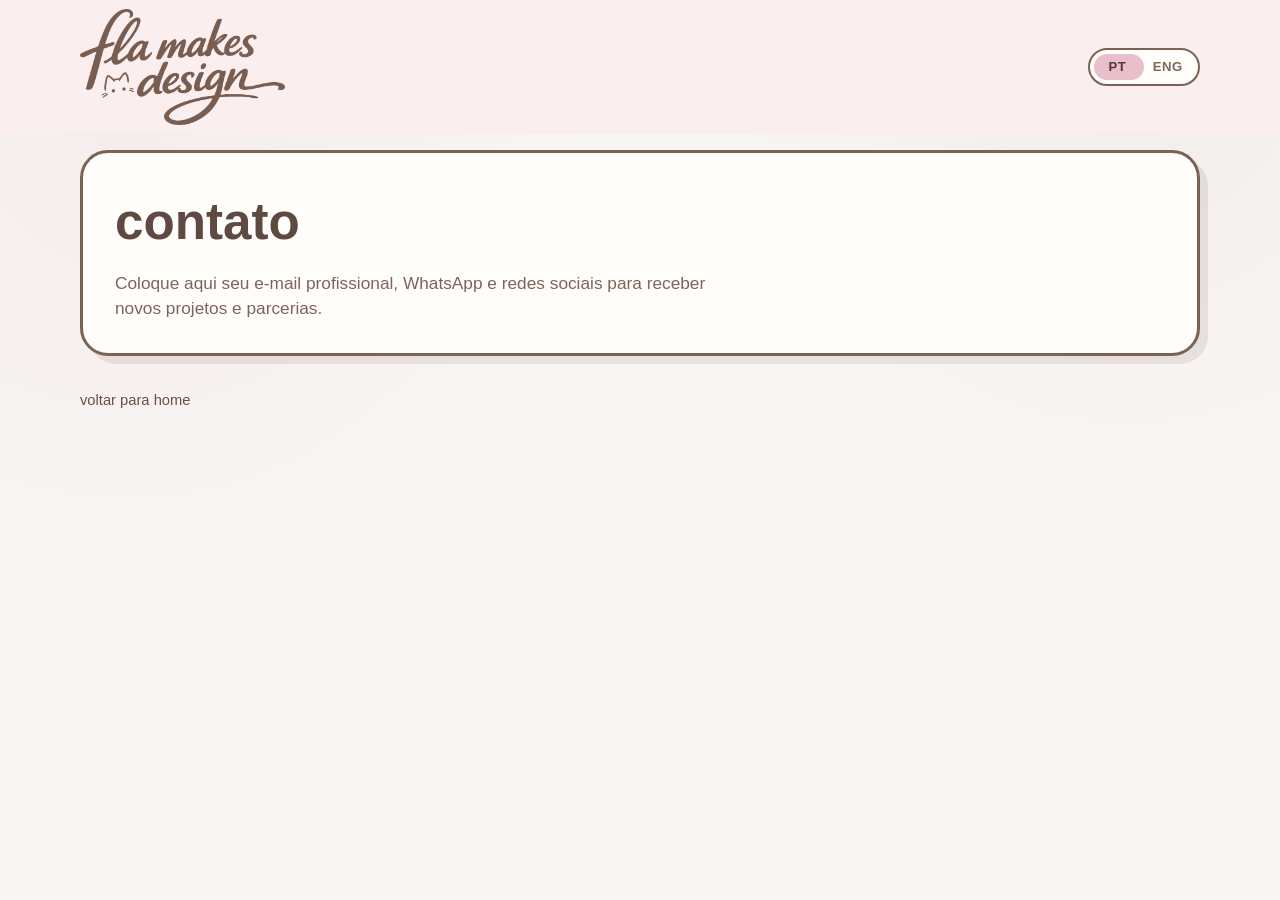
==== contato.html @ caa8725c "Versão inicial do site" ====
<!doctype html>
<html lang="pt-BR">
  <head>
    <meta charset="UTF-8" />
    <meta name="viewport" content="width=device-width, initial-scale=1.0" />
    <title>Contato | Flamakesdesign</title>
    <link rel="icon" type="image/png" href="static/favicon@3x.png" />
    <link rel="stylesheet" href="static/styles.css" />
  </head>
  <body data-title-pt="Contato | Flamakesdesign" data-title-en="Contact | Flamakesdesign">
    <header class="site-wrap topbar">
      <a class="logo-link" href="index.html" aria-label="Voltar para home">
        <img src="static/flamakesdesign.png" alt="Logo Fla makes design" />
      </a>
      <div class="lang-switch" role="group" aria-label="Selecionar idioma">
        <button class="lang-btn is-active" data-lang="pt" type="button">PT</button>
        <button class="lang-btn" data-lang="en" type="button">ENG</button>
      </div>
    </header>
    <main class="site-wrap page-shell">
      <section class="content-card">
        <h1 data-i18n="page.contact.title">contato</h1>
        <p data-i18n="page.contact.text">
          Coloque aqui seu e-mail profissional, WhatsApp e redes sociais para
          receber novos projetos e parcerias.
        </p>
      </section>
      <p class="footer-note"><a href="index.html" data-i18n="common.backHome">voltar para home</a></p>
    </main>
    <script src="static/script.js"></script>
  </body>
</html>
---- static/styles.css ----
:root {
  --bg: #f8f6f4;
  --paper: #fffdf9;
  --paper-soft: #fcf8f2;
  --ink: #5f4a42;
  --ink-soft: #7b655c;
  --border: #7a6257;
  --accent: #e9bfcc;
  --accent-2: #d9c9bc;
  --btn: #f4efe9;
  --btn-hover: #f0e5dc;
}

* {
  box-sizing: border-box;
}

html,
body {
  margin: 0;
  padding: 0;
}

body {
  min-height: 100vh;
  font-family: "Trebuchet MS", "Verdana", sans-serif;
  color: var(--ink);
  background:
    radial-gradient(circle at 10% 12%, rgba(233, 191, 204, 0.18) 0%, transparent 34%),
    radial-gradient(circle at 88% 6%, rgba(217, 201, 188, 0.2) 0%, transparent 30%),
    var(--bg);
  line-height: 1.45;
  cursor: url("cursor-small.png") 1 1, auto;
}

a,
button,
.nav-card {
  cursor: url("click-small.png") 5 1, pointer;
}

a {
  color: inherit;
  text-decoration: none;
}

.site-wrap {
  width: min(1120px, 92vw);
  margin: 0 auto;
}

.topbar {
  position: relative;
  display: flex;
  justify-content: space-between;
  align-items: center;
  gap: 1rem;
  padding-top: 0.55rem;
  padding-bottom: 0.6rem;
  margin-bottom: 0.45rem;
  z-index: 0;
}

.topbar::before {
  content: "";
  position: absolute;
  left: 50%;
  top: 0;
  transform: translateX(-50%);
  width: 100vw;
  height: 100%;
  background: color-mix(in srgb, var(--accent) 24%, var(--paper) 76%);
  z-index: -1;
}

.logo-link {
  display: inline-block;
  max-width: clamp(112px, 16vw, 220px);
}

.logo-link img {
  width: 100%;
  height: auto;
  display: block;
}

.lang-switch {
  position: relative;
  display: inline-flex;
  align-items: center;
  gap: 0;
  padding: 0.24rem;
  min-width: 112px;
  border: 2px solid var(--border);
  border-radius: 999px;
  background: color-mix(in srgb, var(--paper) 84%, white 16%);
  overflow: hidden;
}

.lang-switch::before {
  content: "";
  position: absolute;
  top: 0.22rem;
  left: 0.22rem;
  width: calc(50% - 0.22rem);
  height: calc(100% - 0.44rem);
  border-radius: 999px;
  background: var(--accent);
  transition: transform 220ms ease;
  z-index: 0;
}

.lang-switch[data-active-lang="en"]::before {
  transform: translateX(100%);
}

.lang-btn {
  position: relative;
  z-index: 1;
  flex: 1;
  border: 0;
  border-radius: 999px;
  padding: 0.34rem 0.72rem;
  background: transparent;
  color: var(--ink-soft);
  font-size: 0.82rem;
  font-weight: 700;
  letter-spacing: 0.04em;
  transition: color 220ms ease;
}

.lang-btn.is-active {
  color: #4f3a34;
}

.main-home {
  display: grid;
  grid-template-columns: 1.1fr 1fr;
  gap: 1.4rem;
  align-items: stretch;
  padding: 0.8rem 0 2.2rem;
}

.nav-grid,
.content-card {
  border: 3px solid var(--border);
  border-radius: 28px;
  box-shadow: 8px 8px 0 rgba(117, 86, 73, 0.12);
}

.hero-box {
  position: relative;
  padding: 2.2rem 1.1rem 1.1rem;
  display: grid;
  place-items: center;
  min-height: 440px;
  background: transparent;
}

.pierre-wrap {
  display: inline-grid;
  place-items: center;
}

.pierre-wrap:hover {
  animation: pierre-shake 520ms ease-in-out infinite;
}

.hero-box img {
  width: min(100%, 470px);
  height: auto;
  display: block;
  mix-blend-mode: multiply;
  filter: drop-shadow(0 8px 10px rgba(88, 63, 55, 0.08));
  animation: pierre-float 4.8s ease-in-out infinite;
}

#pierreCharacter {
  cursor: url("click-small.png") 5 1, pointer;
}

.hero-box img:focus-visible {
  outline: 3px dashed var(--border);
  outline-offset: 8px;
}

.hero-box.is-shaking .pierre-wrap {
  animation: pierre-shake 460ms ease-in-out 1;
}

.pierre-speech {
  position: absolute;
  top: 0.7rem;
  left: 50%;
  max-width: min(420px, 90%);
  padding: 0.7rem 2rem 0.7rem 0.8rem;
  border: 2px dotted #f1cedb;
  border-radius: 14px;
  background: #6b5147;
  color: #f6dce6;
  font-size: 0.93rem;
  line-height: 1.35;
  opacity: 0;
  transform: translate(-50%, 6px) scale(0.98);
  pointer-events: none;
  transition: opacity 180ms ease, transform 180ms ease;
  z-index: 3;
}

.pierre-speech p {
  margin: 0;
}

.pierre-speech::after {
  content: "";
  position: absolute;
  bottom: -9px;
  left: 50%;
  width: 14px;
  height: 14px;
  border-right: 2px dotted #f1cedb;
  border-bottom: 2px dotted #f1cedb;
  background: #6b5147;
  transform: translateX(-50%) rotate(45deg);
}

.pierre-speech.is-visible {
  opacity: 1;
  transform: translate(-50%, 0) scale(1);
  pointer-events: auto;
  animation: speech-pop 220ms ease-out;
}

.speech-hint {
  margin-top: 0.45rem;
  font-size: 0.78rem;
  color: #f0bfd2;
  display: inline-flex;
  align-items: center;
  gap: 0.35rem;
}

.speech-hint::before {
  content: "i";
  width: 14px;
  height: 14px;
  border: 1px dotted #f1cedb;
  border-radius: 50%;
  display: inline-grid;
  place-items: center;
  font-size: 0.68rem;
}

.speech-close {
  position: absolute;
  top: 0.22rem;
  right: 0.35rem;
  width: 18px;
  height: 18px;
  border: 1px dotted #f1cedb;
  border-radius: 50%;
  background: #f2c6d6;
  color: #6a4d42;
  font-size: 0.7rem;
  line-height: 1;
  padding: 0;
  display: grid;
  place-items: center;
}

.speech-close:hover {
  background: #f7dbe6;
  color: #4f3a34;
}

@keyframes pierre-float {
  0%,
  100% {
    transform: translateY(0) rotate(-0.5deg);
  }

  50% {
    transform: translateY(-10px) rotate(0.6deg);
  }
}

@keyframes pierre-shake {
  0% {
    transform: translateX(0);
  }

  20% {
    transform: translateX(-6px);
  }

  40% {
    transform: translateX(6px);
  }

  60% {
    transform: translateX(-4px);
  }

  80% {
    transform: translateX(4px);
  }

  100% {
    transform: translateX(0);
  }
}

@keyframes speech-pop {
  0% {
    opacity: 0;
    transform: translate(-50%, 10px) scale(0.86);
  }

  70% {
    transform: translate(-50%, -1px) scale(1.03);
  }

  100% {
    opacity: 1;
    transform: translate(-50%, 0) scale(1);
  }
}

.nav-grid {
  padding: 1rem;
  background: color-mix(in srgb, var(--paper-soft) 88%, white 12%);
  display: grid;
  grid-template-columns: 1fr;
  gap: 0.7rem;
  align-content: start;
}

.nav-card {
  display: flex;
  justify-content: center;
  align-items: center;
  text-align: center;
  min-height: 54px;
  border: 3px solid var(--border);
  border-radius: 16px;
  padding: 0.8rem 1rem;
  background: var(--btn);
  color: var(--ink);
  box-shadow: 0 0 0 rgba(117, 86, 73, 0);
  font-size: 1.1rem;
  font-weight: 700;
  text-transform: lowercase;
  transition: background 180ms ease, color 180ms ease, box-shadow 180ms ease;
}

.nav-card:hover {
  background: var(--border);
  color: var(--accent);
  box-shadow: 6px 6px 0 rgba(117, 86, 73, 0.28);
}

.page-shell {
  padding-bottom: 2rem;
}

.content-card {
  margin-top: 1rem;
  padding: clamp(1rem, 2.6vw, 2rem);
  background: color-mix(in srgb, var(--paper) 90%, white 10%);
}

.content-card h1 {
  margin: 0 0 0.7rem;
  font-size: clamp(2rem, 6vw, 3.2rem);
  text-transform: lowercase;
}

.content-card p {
  margin: 0;
  max-width: 66ch;
  color: var(--ink-soft);
  font-size: 1.08rem;
}

.about-layout {
  display: grid;
  grid-template-columns: 1.2fr 0.8fr;
  gap: 1.25rem;
  align-items: start;
}

.about-copy {
  display: grid;
  gap: 0.9rem;
}

.about-copy p {
  margin: 0;
}

.about-side {
  display: grid;
  gap: 0.9rem;
}

.about-photo-slot {
  border: 2px dashed var(--border);
  border-radius: 18px;
  min-height: 150px;
  max-height: 170px;
  background: color-mix(in srgb, var(--paper) 90%, white 10%);
  display: grid;
  place-items: center;
  padding: 0.55rem;
}

.about-photo-placeholder {
  color: var(--ink-soft);
  font-size: 0.92rem;
  text-transform: lowercase;
}

.about-facts {
  border: 2px solid var(--border);
  border-radius: 18px;
  background: color-mix(in srgb, var(--paper-soft) 84%, white 16%);
  padding: 0.8rem 0.9rem;
}

.about-facts h2 {
  margin: 0 0 0.5rem;
  font-size: 1rem;
  text-transform: lowercase;
}

.about-facts ul {
  margin: 0;
  padding-left: 1.2rem;
  display: grid;
  gap: 0.35rem;
  color: var(--ink-soft);
}

.education-card {
  margin-top: 0.9rem;
}

.education-card h2 {
  margin: 0 0 0.45rem;
  font-size: clamp(1.4rem, 3.4vw, 2rem);
  text-transform: lowercase;
}

.education-card > p {
  margin: 0 0 0.9rem;
}

.education-grid {
  display: grid;
  grid-template-columns: repeat(3, minmax(0, 1fr));
  gap: 0.7rem;
}

.education-item {
  border: 2px solid var(--border);
  border-radius: 14px;
  background: color-mix(in srgb, var(--paper-soft) 84%, white 16%);
  padding: 0.75rem;
}

.education-item h3 {
  margin: 0 0 0.35rem;
  font-size: 1rem;
  text-transform: lowercase;
}

.education-item p {
  margin: 0;
  color: var(--ink-soft);
  font-size: 0.95rem;
}

.portfolio-head {
  position: relative;
  margin-bottom: 0.9rem;
  padding: 0.75rem 2.5rem 0.75rem 1rem;
  width: 100%;
  max-width: none;
  border: 2px dotted #f1cedb;
  background: #6b5147;
  color: #f6dce6;
}

.portfolio-head h1 {
  margin-bottom: 0.35rem;
  font-size: clamp(1.55rem, 3.2vw, 2.2rem);
  color: #f6dce6;
}

.portfolio-head p {
  font-size: 0.96rem;
  max-width: 52ch;
  color: #f0bfd2;
}

.portfolio-head-close {
  position: absolute;
  top: 0.65rem;
  right: 0.75rem;
  width: 18px;
  height: 18px;
  border: 1px dotted #f1cedb;
  border-radius: 50%;
  background: #f2c6d6;
  color: #6a4d42;
  font-size: 0.7rem;
  line-height: 1;
  padding: 0;
  display: grid;
  place-items: center;
}

.portfolio-head-close:hover {
  background: #f7dbe6;
  color: #4f3a34;
}

.portfolio-gallery {
  display: grid;
  grid-template-columns: repeat(auto-fit, minmax(220px, 1fr));
  gap: 0.85rem;
}

.portfolio-card {
  position: relative;
  border: 2px solid var(--border);
  border-radius: 18px;
  padding: 0.65rem;
  background: color-mix(in srgb, var(--paper) 91%, white 9%);
  box-shadow: 0 3px 0 rgba(117, 86, 73, 0.08);
  overflow: hidden;
  transition: transform 180ms ease, box-shadow 180ms ease, border-color 180ms ease;
}

.portfolio-card:hover {
  transform: translateY(-4px) scale(1.015);
  box-shadow: 0 10px 16px rgba(69, 43, 38, 0.16);
  border-color: color-mix(in srgb, var(--border) 78%, var(--accent) 22%);
  z-index: 2;
}

.portfolio-thumb {
  width: 100%;
  aspect-ratio: 4 / 3;
  border: 2px solid var(--border);
  border-radius: 12px;
  margin-bottom: 0.6rem;
  transform-origin: center center;
  transition: transform 220ms ease;
}

.portfolio-card:hover .portfolio-thumb {
  transform: scale(1.03);
}

.portfolio-card h3 {
  margin: 0 0 0.2rem;
  font-size: 1.03rem;
}

.portfolio-card p {
  margin: 0;
  color: var(--ink-soft);
  font-size: 0.9rem;
  text-transform: lowercase;
}

.thumb-1 {
  background: linear-gradient(140deg, #f6ddd8, #e9bcac);
}

.thumb-2 {
  background: linear-gradient(140deg, #efe7dc, #d9c6b0);
}

.thumb-3 {
  background: linear-gradient(140deg, #f0d8cd, #dcb09e);
}

.thumb-4 {
  background: linear-gradient(140deg, #e8d9d2, #cfb8ae);
}

.thumb-5 {
  background: linear-gradient(140deg, #f6dce6, #dcb2c0);
}

.thumb-6 {
  background: linear-gradient(140deg, #e7e2d8, #cbbfa8);
}

.thumb-7 {
  background: linear-gradient(140deg, #e6d4d0, #cfa59f);
}

.thumb-8 {
  background: linear-gradient(140deg, #ebddd4, #ceb7a8);
}

.footer-note {
  padding: 1.2rem 0 2rem;
  font-size: 0.92rem;
  color: #6a4f44;
}

@media (max-width: 900px) {
  .topbar {
    align-items: flex-start;
  }

  .logo-link {
    max-width: 160px;
  }

  .main-home {
    grid-template-columns: 1fr;
  }

  .hero-box {
    min-height: 300px;
    padding-top: 2.4rem;
  }

  .about-layout {
    grid-template-columns: 1fr;
  }

  .education-grid {
    grid-template-columns: 1fr;
  }

  .portfolio-gallery {
    grid-template-columns: 1fr;
  }

  .pierre-speech {
    top: 0.7rem;
    max-width: 92%;
    font-size: 0.86rem;
  }
}
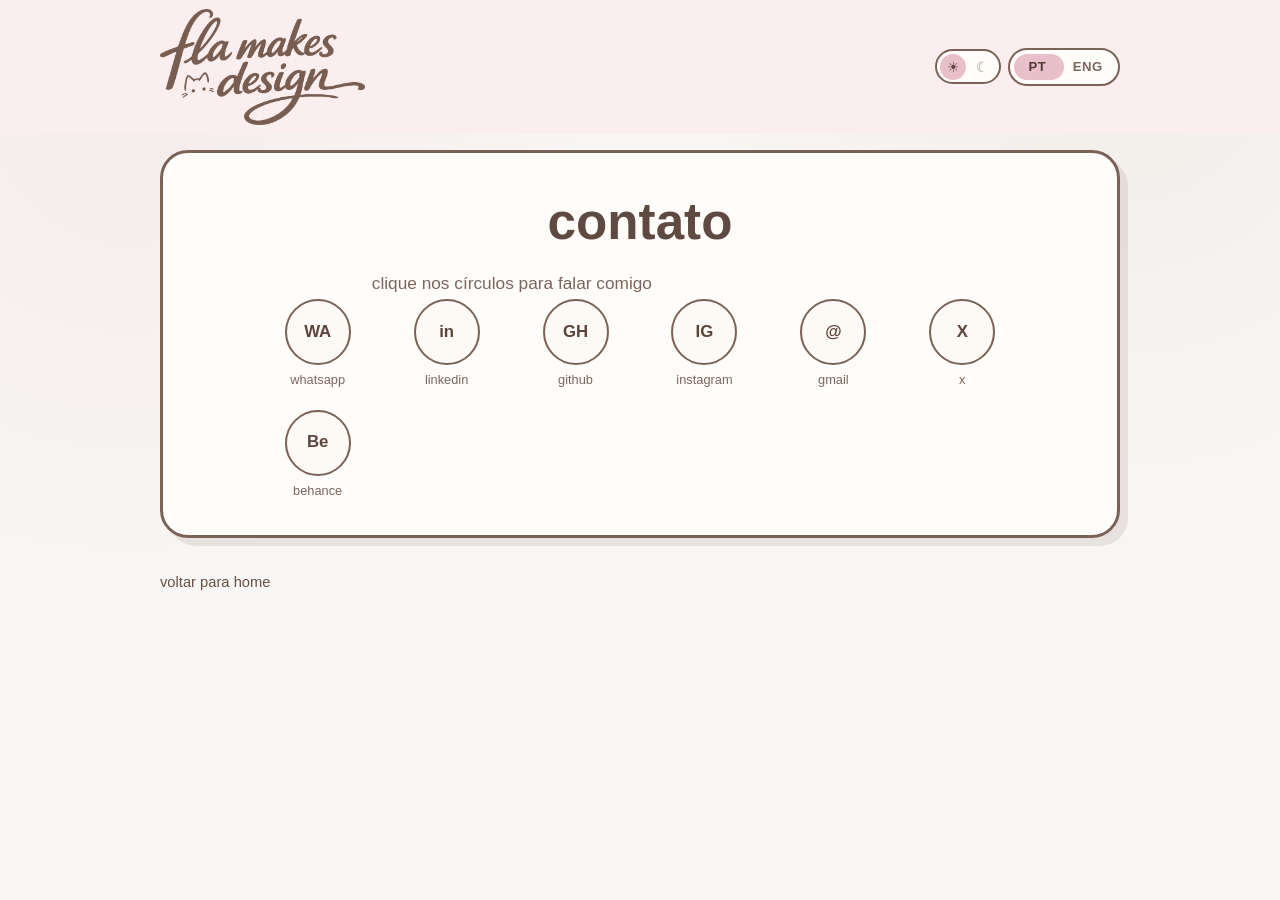
==== commit 60de0bac: "Adicionei o botão de modo escuro e modo claro" ====
--- a/contato.html
+++ b/contato.html
@@ -18,12 +18,57 @@
       </div>
     </header>
     <main class="site-wrap page-shell">
-      <section class="content-card">
+      <section class="content-card contact-shell">
         <h1 data-i18n="page.contact.title">contato</h1>
-        <p data-i18n="page.contact.text">
-          Coloque aqui seu e-mail profissional, WhatsApp e redes sociais para
-          receber novos projetos e parcerias.
-        </p>
+        <p class="contact-subtitle">clique nos círculos para falar comigo</p>
+        <div class="contact-circles" aria-label="Redes e contatos">
+          <a class="contact-bubble" href="https://wa.me/" target="_blank" rel="noopener noreferrer" aria-label="WhatsApp">
+            <span class="contact-icon">WA</span>
+            <span class="contact-label">WhatsApp</span>
+          </a>
+          <a
+            class="contact-bubble"
+            href="https://www.linkedin.com/"
+            target="_blank"
+            rel="noopener noreferrer"
+            aria-label="LinkedIn"
+          >
+            <span class="contact-icon">in</span>
+            <span class="contact-label">LinkedIn</span>
+          </a>
+          <a class="contact-bubble" href="https://github.com/" target="_blank" rel="noopener noreferrer" aria-label="GitHub">
+            <span class="contact-icon">GH</span>
+            <span class="contact-label">GitHub</span>
+          </a>
+          <a
+            class="contact-bubble"
+            href="https://www.instagram.com/"
+            target="_blank"
+            rel="noopener noreferrer"
+            aria-label="Instagram"
+          >
+            <span class="contact-icon">IG</span>
+            <span class="contact-label">Instagram</span>
+          </a>
+          <a class="contact-bubble" href="mailto:flaviamsara@gmail.com" aria-label="Gmail">
+            <span class="contact-icon">@</span>
+            <span class="contact-label">Gmail</span>
+          </a>
+          <a class="contact-bubble" href="https://x.com/" target="_blank" rel="noopener noreferrer" aria-label="X">
+            <span class="contact-icon">X</span>
+            <span class="contact-label">X</span>
+          </a>
+          <a
+            class="contact-bubble"
+            href="https://www.behance.net/"
+            target="_blank"
+            rel="noopener noreferrer"
+            aria-label="Behance"
+          >
+            <span class="contact-icon">Be</span>
+            <span class="contact-label">Behance</span>
+          </a>
+        </div>
       </section>
       <p class="footer-note"><a href="index.html" data-i18n="common.backHome">voltar para home</a></p>
     </main>
--- a/static/styles.css
+++ b/static/styles.css
@@ -33,6 +33,23 @@
   cursor: url("cursor-small.png") 1 1, auto;
 }
 
+body[data-theme="dark"] {
+  --bg: #2f211d;
+  --paper: #4a342d;
+  --paper-soft: #5a4037;
+  --ink: #f6dce6;
+  --ink-soft: #efc7d7;
+  --border: #d6aebf;
+  --accent: #6a4b41;
+  --accent-2: #7a5a4f;
+  --btn: #5c4239;
+  --btn-hover: #6a4c42;
+  background:
+    radial-gradient(circle at 10% 12%, rgba(130, 84, 95, 0.2) 0%, transparent 34%),
+    radial-gradient(circle at 88% 6%, rgba(95, 71, 63, 0.24) 0%, transparent 30%),
+    var(--bg);
+}
+
 a,
 button,
 .nav-card {
@@ -45,7 +62,7 @@
 }
 
 .site-wrap {
-  width: min(1120px, 92vw);
+  width: min(960px, 84vw);
   margin: 0 auto;
 }
 
@@ -61,6 +78,12 @@
   z-index: 0;
 }
 
+.topbar-controls {
+  display: inline-flex;
+  align-items: center;
+  gap: 0.45rem;
+}
+
 .topbar::before {
   content: "";
   position: absolute;
@@ -95,6 +118,45 @@
   border-radius: 999px;
   background: color-mix(in srgb, var(--paper) 84%, white 16%);
   overflow: hidden;
+}
+
+.theme-toggle {
+  position: relative;
+  display: inline-flex;
+  align-items: center;
+  gap: 0.2rem;
+  border: 2px solid var(--border);
+  border-radius: 999px;
+  padding: 0.16rem 0.22rem;
+  min-height: 34px;
+  background: color-mix(in srgb, var(--paper) 84%, white 16%);
+}
+
+.theme-icon {
+  width: 26px;
+  height: 26px;
+  border-radius: 50%;
+  display: grid;
+  place-items: center;
+  font-size: 0.88rem;
+  color: var(--ink-soft);
+  opacity: 0.74;
+  transition: opacity 180ms ease, color 180ms ease, background 180ms ease;
+}
+
+.theme-toggle[data-mode="light"] .theme-icon-sun,
+.theme-toggle[data-mode="dark"] .theme-icon-moon {
+  opacity: 1;
+  color: #5a433a;
+  background: var(--accent);
+}
+
+body[data-theme="dark"] .theme-toggle[data-mode="dark"] .theme-icon-moon {
+  color: #f6dce6;
+}
+
+body[data-theme="dark"] .theme-toggle[data-mode="light"] .theme-icon-sun {
+  color: #5a433a;
 }
 
 .lang-switch::before {
@@ -137,7 +199,7 @@
   display: grid;
   grid-template-columns: 1.1fr 1fr;
   gap: 1.4rem;
-  align-items: stretch;
+  align-items: start;
   padding: 0.8rem 0 2.2rem;
 }
 
@@ -153,7 +215,7 @@
   padding: 2.2rem 1.1rem 1.1rem;
   display: grid;
   place-items: center;
-  min-height: 440px;
+  min-height: 390px;
   background: transparent;
 }
 
@@ -359,6 +421,15 @@
   box-shadow: 6px 6px 0 rgba(117, 86, 73, 0.28);
 }
 
+.home-mini-note {
+  margin: 0.2rem 0 0;
+  text-align: center;
+  font-size: 0.68rem;
+  line-height: 1.35;
+  letter-spacing: 0.03em;
+  color: #7b655c;
+}
+
 .page-shell {
   padding-bottom: 2rem;
 }
@@ -404,14 +475,16 @@
 }
 
 .about-photo-slot {
-  border: 2px dashed var(--border);
-  border-radius: 18px;
-  min-height: 150px;
-  max-height: 170px;
-  background: color-mix(in srgb, var(--paper) 90%, white 10%);
+  width: min(220px, 100%);
+  aspect-ratio: 1 / 1;
+  margin: 0 auto;
+  border: 2px solid var(--border);
+  border-radius: 50%;
+  background: color-mix(in srgb, var(--paper-soft) 88%, white 12%);
   display: grid;
   place-items: center;
-  padding: 0.55rem;
+  padding: 0.4rem;
+  overflow: hidden;
 }
 
 .about-photo-placeholder {
@@ -420,6 +493,16 @@
   text-transform: lowercase;
 }
 
+.about-photo-img {
+  width: 100%;
+  height: 100%;
+  object-fit: cover;
+  object-position: center;
+  border-radius: 50%;
+  border: 1px solid color-mix(in srgb, var(--border) 70%, white 30%);
+  background: color-mix(in srgb, var(--paper) 92%, white 8%);
+}
+
 .about-facts {
   border: 2px solid var(--border);
   border-radius: 18px;
@@ -478,6 +561,374 @@
   margin: 0;
   color: var(--ink-soft);
   font-size: 0.95rem;
+}
+
+.services-hero {
+  position: relative;
+  isolation: isolate;
+  overflow: hidden;
+  border: 2px solid var(--border);
+  border-radius: 24px;
+  background:
+    radial-gradient(circle at 84% 18%, rgba(233, 191, 204, 0.42) 0%, transparent 36%),
+    radial-gradient(circle at 14% 90%, rgba(217, 201, 188, 0.48) 0%, transparent 42%),
+    color-mix(in srgb, var(--paper) 88%, white 12%);
+}
+
+.services-hero::after {
+  content: "";
+  position: absolute;
+  inset: 0;
+  background: linear-gradient(130deg, transparent 38%, rgba(255, 255, 255, 0.45) 50%, transparent 66%);
+  transform: translateX(-120%);
+  animation: services-glow 5.4s ease-in-out infinite;
+  pointer-events: none;
+}
+
+.services-kicker {
+  display: inline-flex;
+  align-items: center;
+  gap: 0.45rem;
+  padding: 0.26rem 0.68rem;
+  border: 1px solid var(--border);
+  border-radius: 999px;
+  background: color-mix(in srgb, var(--accent) 38%, var(--paper) 62%);
+  font-size: 0.74rem;
+  font-weight: 700;
+  letter-spacing: 0.06em;
+  text-transform: uppercase;
+  color: #5a433a;
+}
+
+.services-kicker::before {
+  content: "";
+  width: 7px;
+  height: 7px;
+  border-radius: 50%;
+  background: #7f5f53;
+}
+
+.services-deck-wrap {
+  margin-top: 1rem;
+  display: grid;
+  grid-template-columns: auto minmax(0, 1fr) auto;
+  align-items: center;
+  gap: 0.8rem;
+}
+
+.deck-arrow {
+  width: 2.5rem;
+  height: 2.5rem;
+  border-radius: 50%;
+  border: 2px solid var(--border);
+  background: color-mix(in srgb, var(--paper-soft) 88%, white 12%);
+  color: #5d453c;
+  font-size: 1.2rem;
+  display: grid;
+  place-items: center;
+  transition: transform 160ms ease, background 160ms ease, box-shadow 160ms ease;
+}
+
+.deck-arrow:hover {
+  transform: translateY(-2px);
+  background: color-mix(in srgb, var(--accent) 24%, var(--paper) 76%);
+  box-shadow: 0 8px 14px rgba(83, 58, 50, 0.15);
+}
+
+.services-deck {
+  position: relative;
+  min-height: 360px;
+  perspective: 1200px;
+}
+
+.service-deck-card {
+  position: absolute;
+  inset: 0;
+  border: 2px solid var(--border);
+  border-radius: 22px;
+  padding: 1rem 1rem 0.95rem;
+  background:
+    linear-gradient(160deg, rgba(255, 255, 255, 0.5), rgba(255, 255, 255, 0.18)),
+    color-mix(in srgb, var(--paper) 86%, white 14%);
+  backdrop-filter: blur(3px);
+  box-shadow: 0 16px 26px rgba(62, 40, 35, 0.12);
+  opacity: 0;
+  pointer-events: none;
+  transform: translateY(26px) scale(0.96) rotate(-3deg);
+  transition: transform 320ms ease, opacity 320ms ease, box-shadow 260ms ease;
+}
+
+.service-deck-card.is-active {
+  opacity: 1;
+  pointer-events: auto;
+  z-index: 4;
+  transform: translateY(0) scale(1) rotate(0);
+}
+
+.service-deck-card.is-prev {
+  opacity: 0.52;
+  z-index: 3;
+  transform: translateY(10px) scale(0.985) rotate(-2deg);
+}
+
+.service-deck-card.is-next {
+  opacity: 0.52;
+  z-index: 2;
+  transform: translateY(16px) scale(0.97) rotate(2deg);
+}
+
+.service-deck-card.is-hidden {
+  opacity: 0;
+  z-index: 1;
+  transform: translateY(28px) scale(0.95) rotate(0);
+}
+
+.service-deck-card.is-active:hover {
+  transform: translateY(16px) scale(1) rotate(0.4deg);
+  box-shadow: 0 20px 28px rgba(62, 40, 35, 0.2);
+}
+
+.service-tag {
+  display: inline-grid;
+  place-items: center;
+  min-width: 2.05rem;
+  height: 2.05rem;
+  padding: 0 0.4rem;
+  border: 1px solid var(--border);
+  border-radius: 999px;
+  background: color-mix(in srgb, var(--accent) 34%, var(--paper) 66%);
+  color: #5d433a;
+  font-size: 0.78rem;
+  font-weight: 700;
+}
+
+.service-deck-card h2 {
+  margin: 0.6rem 0 0.45rem;
+  font-size: clamp(1.25rem, 2.5vw, 1.75rem);
+  text-transform: lowercase;
+}
+
+.service-deck-card p {
+  margin: 0;
+  font-size: 0.98rem;
+  color: var(--ink-soft);
+}
+
+.service-deck-card ul {
+  margin: 0.78rem 0 0;
+  padding-left: 1.1rem;
+  display: grid;
+  gap: 0.34rem;
+  color: var(--ink-soft);
+  font-size: 0.93rem;
+}
+
+@keyframes services-glow {
+  0%,
+  16% {
+    transform: translateX(-120%);
+  }
+
+  38%,
+  100% {
+    transform: translateX(150%);
+  }
+}
+
+.process-hero {
+  margin-bottom: 1rem;
+}
+
+.process-kicker {
+  display: inline-block;
+  margin-bottom: 0.55rem;
+  padding: 0.24rem 0.7rem;
+  border: 1px solid var(--border);
+  border-radius: 999px;
+  font-size: 0.74rem;
+  font-weight: 700;
+  letter-spacing: 0.06em;
+  text-transform: uppercase;
+  background: color-mix(in srgb, var(--accent) 34%, var(--paper) 66%);
+  color: #5d453c;
+}
+
+.process-timeline {
+  position: relative;
+  display: grid;
+  gap: 0.9rem;
+  padding: 0.35rem 0 0.4rem;
+}
+
+.process-timeline::before {
+  content: "";
+  position: absolute;
+  left: 18px;
+  top: 0;
+  bottom: 0;
+  width: 2px;
+  background: color-mix(in srgb, var(--border) 70%, var(--accent) 30%);
+}
+
+.timeline-item {
+  position: relative;
+  display: grid;
+  grid-template-columns: 36px auto 1fr;
+  align-items: start;
+  gap: 0.6rem;
+}
+
+.timeline-dot {
+  position: absolute;
+  left: 11px;
+  top: 18px;
+  width: 14px;
+  height: 14px;
+  border: 2px solid var(--border);
+  border-radius: 50%;
+  background: var(--paper);
+  z-index: 1;
+}
+
+.timeline-step {
+  margin-top: 0.6rem;
+  font-size: 0.82rem;
+  font-weight: 700;
+  color: #6b5248;
+}
+
+.timeline-card {
+  border: 2px solid var(--border);
+  border-radius: 16px;
+  padding: 0.82rem 0.9rem;
+  background: color-mix(in srgb, var(--paper-soft) 84%, white 16%);
+  box-shadow: 0 4px 0 rgba(117, 86, 73, 0.08);
+  transition: transform 180ms ease, box-shadow 180ms ease, border-color 180ms ease;
+}
+
+.timeline-card:hover {
+  transform: translateY(-3px);
+  box-shadow: 0 12px 16px rgba(83, 58, 50, 0.14);
+  border-color: color-mix(in srgb, var(--border) 76%, var(--accent) 24%);
+}
+
+.timeline-card h2 {
+  margin: 0 0 0.32rem;
+  font-size: 1.04rem;
+  text-transform: lowercase;
+}
+
+.timeline-card p {
+  margin: 0;
+  color: var(--ink-soft);
+  font-size: 0.95rem;
+}
+
+.about-pierre-fixed {
+  position: fixed;
+  right: 1.1rem;
+  bottom: 0.8rem;
+  width: clamp(62px, 8.5vw, 98px);
+  z-index: 15;
+  pointer-events: none;
+  opacity: 0.92;
+}
+
+.about-pierre-fixed img {
+  width: 100%;
+  height: auto;
+  display: block;
+  filter: drop-shadow(0 8px 14px rgba(86, 60, 51, 0.22));
+  animation: pierre-float 4.8s ease-in-out infinite, pierre-idle-tilt 6.6s ease-in-out infinite;
+}
+
+@keyframes pierre-idle-tilt {
+  0%,
+  100% {
+    transform: rotate(-1deg);
+  }
+
+  50% {
+    transform: rotate(1.4deg);
+  }
+}
+
+.shop-coming {
+  min-height: 340px;
+  display: grid;
+  place-items: center;
+  align-content: center;
+  text-align: center;
+  gap: 0.35rem;
+}
+
+.shop-coming h1 {
+  margin-bottom: 0.1rem;
+}
+
+.shop-face {
+  margin: 0;
+  font-size: clamp(2.4rem, 7vw, 4.2rem);
+  line-height: 1;
+  color: #6c5349;
+}
+
+.shop-soon {
+  margin: 0;
+  text-transform: lowercase;
+  letter-spacing: 0.08em;
+  font-size: clamp(1rem, 3vw, 1.4rem);
+  color: #7c665d;
+}
+
+.contact-shell {
+  text-align: center;
+}
+
+.contact-subtitle {
+  margin-bottom: 1rem;
+  font-size: 0.96rem;
+}
+
+.contact-circles {
+  display: grid;
+  grid-template-columns: repeat(auto-fit, minmax(100px, 1fr));
+  gap: 0.85rem;
+  width: min(760px, 100%);
+  margin: 0 auto;
+}
+
+.contact-bubble {
+  display: grid;
+  justify-items: center;
+  gap: 0.38rem;
+  padding: 0.2rem;
+}
+
+.contact-icon {
+  width: 66px;
+  height: 66px;
+  border-radius: 50%;
+  border: 2px solid var(--border);
+  background: color-mix(in srgb, var(--paper-soft) 82%, white 18%);
+  display: grid;
+  place-items: center;
+  font-size: 1.05rem;
+  font-weight: 700;
+  color: #5b443b;
+  transition: transform 170ms ease, box-shadow 170ms ease, background 170ms ease;
+}
+
+.contact-label {
+  font-size: 0.8rem;
+  color: var(--ink-soft);
+  text-transform: lowercase;
+}
+
+.contact-bubble:hover .contact-icon {
+  transform: translateY(-4px);
+  box-shadow: 0 10px 14px rgba(74, 48, 41, 0.18);
+  background: color-mix(in srgb, var(--accent) 28%, var(--paper) 72%);
 }
 
 .portfolio-head {
@@ -550,11 +1001,13 @@
 }
 
 .portfolio-thumb {
+  position: relative;
   width: 100%;
   aspect-ratio: 4 / 3;
   border: 2px solid var(--border);
   border-radius: 12px;
   margin-bottom: 0.6rem;
+  overflow: hidden;
   transform-origin: center center;
   transition: transform 220ms ease;
 }
@@ -575,36 +1028,34 @@
   text-transform: lowercase;
 }
 
-.thumb-1 {
-  background: linear-gradient(140deg, #f6ddd8, #e9bcac);
-}
-
-.thumb-2 {
-  background: linear-gradient(140deg, #efe7dc, #d9c6b0);
-}
-
-.thumb-3 {
-  background: linear-gradient(140deg, #f0d8cd, #dcb09e);
-}
-
-.thumb-4 {
-  background: linear-gradient(140deg, #e8d9d2, #cfb8ae);
-}
-
-.thumb-5 {
-  background: linear-gradient(140deg, #f6dce6, #dcb2c0);
-}
-
-.thumb-6 {
-  background: linear-gradient(140deg, #e7e2d8, #cbbfa8);
-}
-
-.thumb-7 {
-  background: linear-gradient(140deg, #e6d4d0, #cfa59f);
-}
-
-.thumb-8 {
-  background: linear-gradient(140deg, #ebddd4, #ceb7a8);
+.case-slider {
+  background: #f3ece5;
+}
+
+.case-slide {
+  position: absolute;
+  inset: 0;
+  width: 100%;
+  height: 100%;
+  object-fit: cover;
+  opacity: 0;
+  filter: sepia(0.7) saturate(0.8) hue-rotate(-10deg) brightness(0.92);
+  transition: filter 260ms ease;
+}
+
+.case-slide:first-child {
+  opacity: 1;
+}
+
+.portfolio-card:hover .case-slide:first-child,
+.portfolio-card:focus-within .case-slide:first-child {
+  filter: none;
+}
+
+@media (hover: none) {
+  .portfolio-card .case-slide:first-child {
+    filter: none;
+  }
 }
 
 .footer-note {
@@ -639,6 +1090,36 @@
     grid-template-columns: 1fr;
   }
 
+  .services-deck-wrap {
+    grid-template-columns: 1fr;
+    gap: 0.55rem;
+  }
+
+  .deck-arrow {
+    width: 100%;
+    height: 2.25rem;
+    border-radius: 12px;
+  }
+
+  .services-deck {
+    min-height: 390px;
+  }
+
+  .about-pierre-fixed {
+    width: clamp(56px, 16vw, 76px);
+    right: 0.65rem;
+    bottom: 0.55rem;
+  }
+
+  .home-mini-note {
+    font-size: 0.64rem;
+    margin-top: 0.05rem;
+  }
+
+  .timeline-card {
+    padding: 0.74rem 0.78rem;
+  }
+
   .portfolio-gallery {
     grid-template-columns: 1fr;
   }
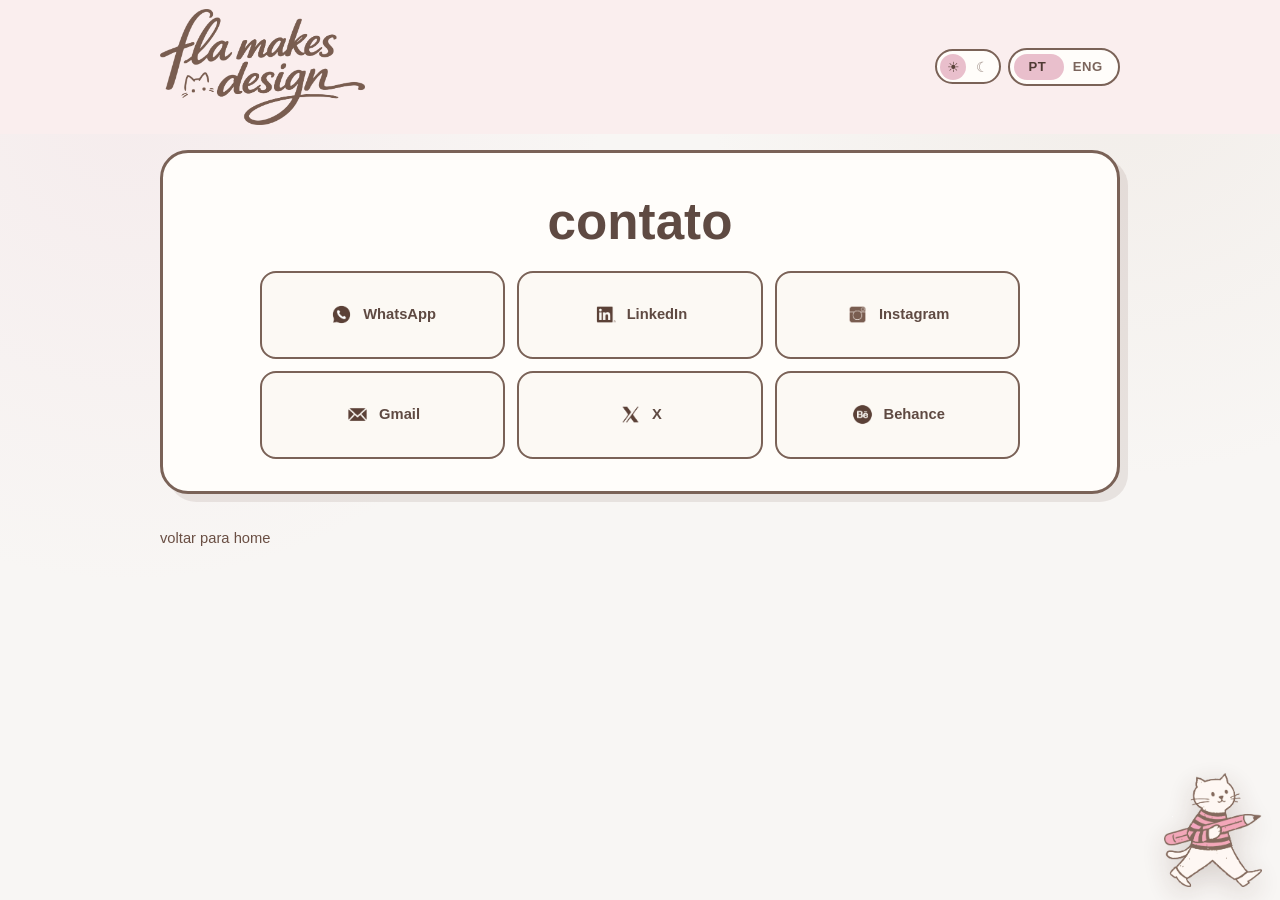
==== commit b647a4af: "versão 01 do site finalizada" ====
--- a/contato.html
+++ b/contato.html
@@ -20,53 +20,48 @@
     <main class="site-wrap page-shell">
       <section class="content-card contact-shell">
         <h1 data-i18n="page.contact.title">contato</h1>
-        <p class="contact-subtitle">clique nos círculos para falar comigo</p>
-        <div class="contact-circles" aria-label="Redes e contatos">
-          <a class="contact-bubble" href="https://wa.me/" target="_blank" rel="noopener noreferrer" aria-label="WhatsApp">
-            <span class="contact-icon">WA</span>
-            <span class="contact-label">WhatsApp</span>
+        <div class="contact-panel" aria-label="Redes e contatos">
+          <a class="contact-link" href="https://wa.link/auk0r0" target="_blank" rel="noopener noreferrer" aria-label="WhatsApp">
+            <img src="static/whatsapp.png" alt="" />
+            <span>WhatsApp</span>
           </a>
           <a
-            class="contact-bubble"
-            href="https://www.linkedin.com/"
+            class="contact-link"
+            href="https://www.linkedin.com/in/flamakesdesign"
             target="_blank"
             rel="noopener noreferrer"
             aria-label="LinkedIn"
           >
-            <span class="contact-icon">in</span>
-            <span class="contact-label">LinkedIn</span>
-          </a>
-          <a class="contact-bubble" href="https://github.com/" target="_blank" rel="noopener noreferrer" aria-label="GitHub">
-            <span class="contact-icon">GH</span>
-            <span class="contact-label">GitHub</span>
+            <img src="static/linkedin.png" alt="" />
+            <span>LinkedIn</span>
           </a>
           <a
-            class="contact-bubble"
-            href="https://www.instagram.com/"
+            class="contact-link"
+            href="https://www.instagram.com/flavi.dsg/"
             target="_blank"
             rel="noopener noreferrer"
             aria-label="Instagram"
           >
-            <span class="contact-icon">IG</span>
-            <span class="contact-label">Instagram</span>
+            <img src="static/instagram.png" alt="" />
+            <span>Instagram</span>
           </a>
-          <a class="contact-bubble" href="mailto:flaviamsara@gmail.com" aria-label="Gmail">
-            <span class="contact-icon">@</span>
-            <span class="contact-label">Gmail</span>
+          <a class="contact-link" href="mailto:flaviamsara@gmail.com" aria-label="Gmail">
+            <img src="static/gmail.png" alt="" />
+            <span>Gmail</span>
           </a>
-          <a class="contact-bubble" href="https://x.com/" target="_blank" rel="noopener noreferrer" aria-label="X">
-            <span class="contact-icon">X</span>
-            <span class="contact-label">X</span>
+          <a class="contact-link" href="https://x.com/Flamakesdesign" target="_blank" rel="noopener noreferrer" aria-label="X">
+            <img src="static/twitter.png" alt="" />
+            <span>X</span>
           </a>
           <a
-            class="contact-bubble"
-            href="https://www.behance.net/"
+            class="contact-link"
+            href="https://www.behance.net/mariaaraujo37"
             target="_blank"
             rel="noopener noreferrer"
             aria-label="Behance"
           >
-            <span class="contact-icon">Be</span>
-            <span class="contact-label">Behance</span>
+            <img src="static/behance.png" alt="" />
+            <span>Behance</span>
           </a>
         </div>
       </section>
--- a/static/styles.css
+++ b/static/styles.css
@@ -201,6 +201,11 @@
   gap: 1.4rem;
   align-items: start;
   padding: 0.8rem 0 2.2rem;
+}
+
+.home-nav-wrap {
+  display: grid;
+  gap: 0.45rem;
 }
 
 .nav-grid,
@@ -430,6 +435,38 @@
   color: #7b655c;
 }
 
+.home-nav-under {
+  padding: 0 0.55rem;
+}
+
+.home-social-icons {
+  margin-top: 0.6rem;
+  display: flex;
+  justify-content: center;
+  align-items: center;
+  gap: 0.32rem;
+  flex-wrap: wrap;
+}
+
+.home-social-icons a {
+  width: 40px;
+  height: 40px;
+  display: grid;
+  place-items: center;
+  transition: transform 160ms ease;
+}
+
+.home-social-icons a:hover {
+  transform: translateY(-2px) scale(1.04);
+}
+
+.home-social-icons img {
+  width: 28px;
+  height: 28px;
+  object-fit: contain;
+  display: block;
+}
+
 .page-shell {
   padding-bottom: 2rem;
 }
@@ -886,49 +923,50 @@
 }
 
 .contact-subtitle {
-  margin-bottom: 1rem;
+  width: min(100%, 46ch);
+  margin: 0 auto 0.9rem;
   font-size: 0.96rem;
-}
-
-.contact-circles {
-  display: grid;
-  grid-template-columns: repeat(auto-fit, minmax(100px, 1fr));
-  gap: 0.85rem;
+  line-height: 1.4;
+  text-align: center;
+}
+
+.contact-panel {
   width: min(760px, 100%);
   margin: 0 auto;
-}
-
-.contact-bubble {
-  display: grid;
-  justify-items: center;
-  gap: 0.38rem;
-  padding: 0.2rem;
-}
-
-.contact-icon {
-  width: 66px;
-  height: 66px;
-  border-radius: 50%;
-  border: 2px solid var(--border);
-  background: color-mix(in srgb, var(--paper-soft) 82%, white 18%);
-  display: grid;
-  place-items: center;
-  font-size: 1.05rem;
+  display: grid;
+  grid-template-columns: repeat(3, minmax(0, 1fr));
+  gap: 0.75rem;
+}
+
+.contact-link {
+  border: 2px solid var(--border);
+  border-radius: 16px;
+  background: color-mix(in srgb, var(--paper-soft) 84%, white 16%);
+  min-height: 88px;
+  display: flex;
+  align-items: center;
+  justify-content: center;
+  gap: 0.55rem;
+  padding: 0.7rem;
+  transition: transform 170ms ease, box-shadow 170ms ease, background 170ms ease;
+}
+
+.contact-link img {
+  width: 25px;
+  height: 25px;
+  object-fit: contain;
+}
+
+.contact-link span {
+  font-size: 0.92rem;
   font-weight: 700;
-  color: #5b443b;
-  transition: transform 170ms ease, box-shadow 170ms ease, background 170ms ease;
-}
-
-.contact-label {
-  font-size: 0.8rem;
-  color: var(--ink-soft);
-  text-transform: lowercase;
-}
-
-.contact-bubble:hover .contact-icon {
-  transform: translateY(-4px);
-  box-shadow: 0 10px 14px rgba(74, 48, 41, 0.18);
-  background: color-mix(in srgb, var(--accent) 28%, var(--paper) 72%);
+  color: var(--ink);
+}
+
+.contact-link:hover {
+  transform: translateY(-3px);
+  box-shadow: 0 10px 14px rgba(77, 50, 43, 0.18);
+  background: color-mix(in srgb, var(--accent) 20%, var(--paper) 80%);
 }
 
 .portfolio-head {
@@ -1108,7 +1146,24 @@
   .about-pierre-fixed {
     width: clamp(56px, 16vw, 76px);
     right: 0.65rem;
-    bottom: 0.55rem;
+    top: 4.4rem;
+    bottom: auto;
+  }
+
+  .main-home #pierreCharacter {
+    width: min(62vw, 210px);
+  }
+
+  .contact-panel {
+    grid-template-columns: repeat(2, minmax(0, 1fr));
+  }
+
+  .contact-link {
+    min-height: 82px;
+  }
+
+  .contact-link span {
+    font-size: 0.88rem;
   }
 
   .home-mini-note {
@@ -1130,3 +1185,9 @@
     font-size: 0.86rem;
   }
 }
+
+@media (max-width: 560px) {
+  .contact-panel {
+    grid-template-columns: 1fr;
+  }
+}
